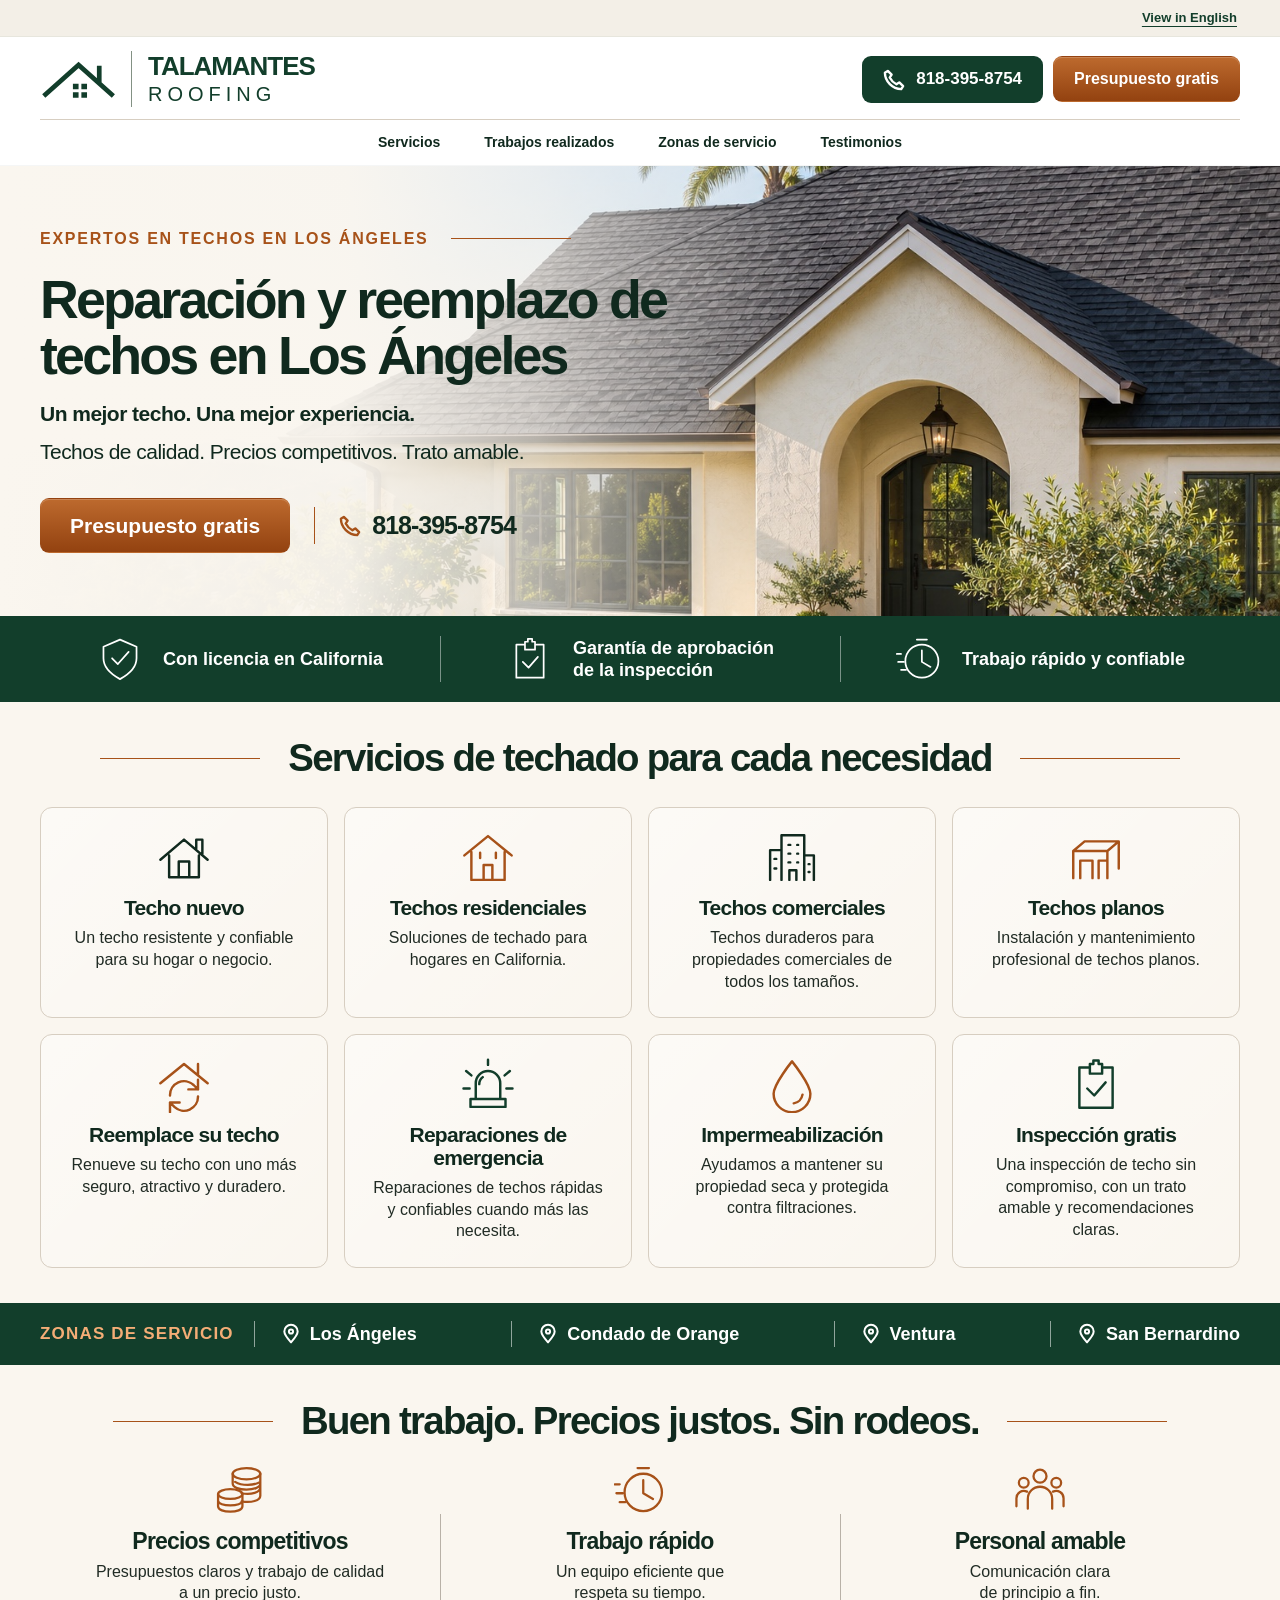
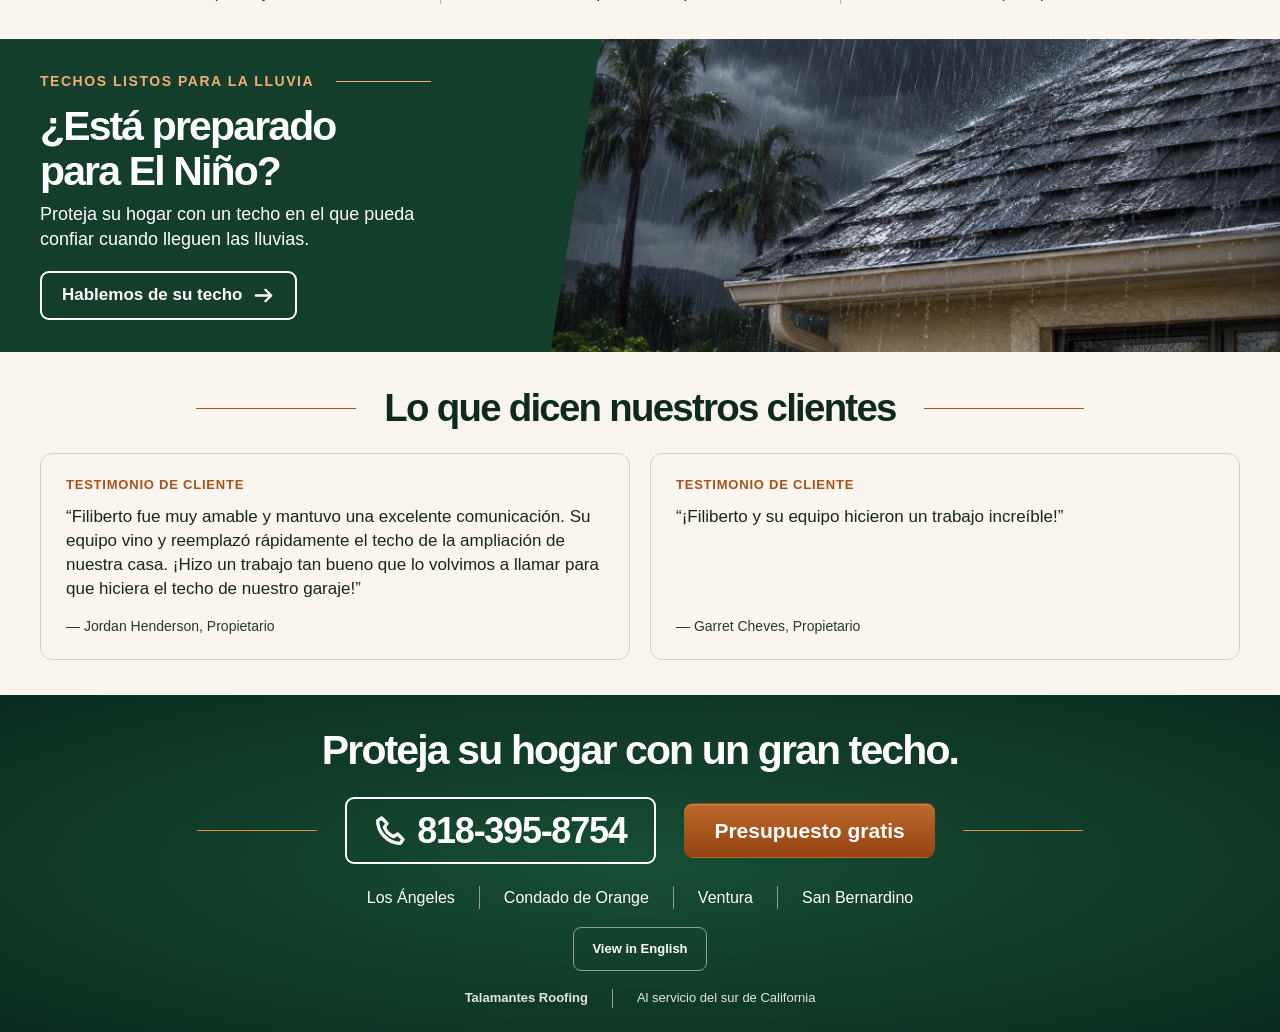
==== es/index.html @ ae993339 "Publish crawlable Spanish pages with reciprocal language links" ====
<!doctype html>
<html lang="es">
<head>
  <meta charset="utf-8">
  <meta name="viewport" content="width=device-width, initial-scale=1">
  <meta name="description" content="Talamantes Roofing ofrece reparación y reemplazo de techos, además de techado residencial y comercial en Los Ángeles. Llame al 818-395-8754 para un presupuesto gratis.">
  <meta name="theme-color" content="#123e2b">
  <title>Contratista de techos en Los Ángeles | Talamantes Roofing</title>
  <link rel="canonical" href="https://talamantes-roofing.vercel.app/es/">
  <link rel="alternate" hreflang="en" href="https://talamantes-roofing.vercel.app/">
  <link rel="alternate" hreflang="es" href="https://talamantes-roofing.vercel.app/es/">
  <link rel="alternate" hreflang="x-default" href="https://talamantes-roofing.vercel.app/">
  <link rel="icon" href="../assets/favicon.svg" type="image/svg+xml">
  <link rel="stylesheet" href="../styles.css">
  <script src="../script.js" defer></script>
</head>
<body>
  <a class="skip-link" href="#main">Saltar al contenido</a>
  <svg class="icon-definitions" xmlns="http://www.w3.org/2000/svg" aria-hidden="true"><defs>
    <symbol id="roof" viewbox="0 0 64 64"><path d="M5 34 32 11l27 23M15 29v25h34V29M26 54V36h12v18M46 21V11h7v16"/></symbol>
    <symbol id="home" viewbox="0 0 64 64"><path d="M5 29 32 7l27 22M13 25v32h38V25M27 57V40h10v17M23 26v6m18-6v6"/></symbol>
    <symbol id="building" viewbox="0 0 64 64"><path d="M20 57V6h26v51M7 57V23h13M46 29h11v28M28 17h2m8 0h1M28 27h2m8 0h1M28 37h2m8 0h1M29 57V46h8v11M12 33h2m-2 11h2m37-5h1m-1 9h1"/></symbol>
    <symbol id="flat" viewbox="0 0 64 64"><path d="m6 24 13-11h39L45 24H6v31m0-31h39v31M58 13v31M14 55V35h14v20M35 55V35h10"/></symbol>
    <symbol id="replace" viewbox="0 0 64 64"><path d="M5 30 32 8l27 22M48 20V8M16 44a16 16 0 0 1 27-12l5 5m0-11v11H37M48 45a16 16 0 0 1-27 12l-5-5m0 11V52h11"/></symbol>
    <symbol id="emergency" viewbox="0 0 64 64"><path d="M18 48V30a14 14 0 0 1 28 0v18M12 48h40v9H12zM32 3v6M7 16l6 5M57 16l-6 5M4 36h7m42 0h7M22 31a10 10 0 0 1 4-8"/></symbol>
    <symbol id="drop" viewbox="0 0 64 64"><path d="M32 5S11 31 11 42a21 21 0 0 0 42 0C53 31 32 5 32 5ZM44 43a12 12 0 0 1-10 10"/></symbol>
    <symbol id="clipboard" viewbox="0 0 64 64"><path d="M23 12H13v46h38V12H41M26 8h3V4h6v4h4v11H25V8zM22 36l8 8 13-15"/></symbol>
    <symbol id="shield" viewbox="0 0 64 64"><path d="m32 5 23 10v16c0 14-12 23-23 29C21 54 9 45 9 31V15zM21 31l8 8 15-17"/></symbol>
    <symbol id="clock" viewbox="0 0 64 64"><circle cx="36" cy="35" r="23"/><path d="M36 20v16l12 7M29 5h14M7 25H1m10 11H3m11 11H7"/></symbol>
    <symbol id="coins" viewbox="0 0 64 64"><ellipse cx="40" cy="12" rx="17" ry="7"/><path d="M23 12v12c0 10 34 10 34 0V12M26 22c8 5 23 5 31 0M34 36c12 2 23-1 23-7v-5M34 46c12 2 23-1 23-7V29"/><ellipse cx="20" cy="37" rx="15" ry="6"/><path d="M5 37v15c0 9 30 9 30 0V37M5 45c0 8 30 8 30 0"/></symbol>
    <symbol id="people" viewbox="0 0 64 64"><circle cx="32" cy="15" r="8"/><circle cx="12" cy="23" r="6"/><circle cx="52" cy="23" r="6"/><path d="M17 55V43a15 15 0 0 1 30 0v12M3 52V42a9 9 0 0 1 13-8m45 18V42a9 9 0 0 0-13-8"/></symbol>
    <symbol id="pin" viewbox="0 0 24 24"><path d="M12 22S4 13 4 9a8 8 0 1 1 16 0c0 4-8 13-8 13Z"/><circle cx="12" cy="9" r="2.5"/></symbol>
    <symbol id="phone" viewbox="0 0 24 24"><path d="m5 3 4 4-2 3c2 4 3 5 7 7l3-2 4 4-2 3C10 22 2 14 2 5z"/></symbol>
    <symbol id="arrow" viewbox="0 0 24 24"><path d="M4 12h16m-6-6 6 6-6 6"/></symbol>
  </defs></svg>

  <header class="site-header">
    <div class="language-bar"><div class="wrap"><a class="language-toggle" href="../" data-language-toggle lang="en" hreflang="en" aria-label="View this page in English">View in English</a></div></div>
    <div class="header-inner wrap">
      <a class="brand" href="#top" aria-label="Inicio de Talamantes Roofing">
        <svg class="brand-mark" viewbox="0 0 84 52" aria-hidden="true"><path d="m4 44 37-33 37 33M63 31V12" fill="none" stroke="currentColor" stroke-width="5"/><path d="M35 31h6v6h-6zm9 0h6v6h-6zm-9 9h6v6h-6zm9 0h6v6h-6z" fill="currentColor"/></svg>
        <span class="brand-words"><strong>Talamantes</strong><span>Roofing</span></span>
      </a>
      <nav class="desktop-nav" aria-label="Navegación principal"><a href="#services">Servicios</a><a href="past-work.html">Trabajos realizados</a><a href="#areas">Zonas de servicio</a><a href="#testimonials">Testimonios</a></nav>
      <div class="header-actions"><a class="button button-green header-phone" href="tel:+18183958754"><svg class="icon" aria-hidden="true"><use href="#phone"/></svg>818-395-8754</a><button class="button button-copper header-estimate" data-estimate>Presupuesto gratis</button><button class="menu-toggle" aria-expanded="false" aria-controls="mobile-nav" aria-label="Abrir menú"><span></span><span></span><span></span></button></div>
    </div>
    <nav id="mobile-nav" class="mobile-nav" aria-label="Navegación móvil" hidden><a href="#services">Servicios</a><a href="past-work.html">Trabajos realizados</a><a href="#areas">Zonas de servicio</a><a href="#testimonials">Testimonios</a><button class="button button-copper" data-estimate>Presupuesto gratis</button></nav>
  </header>

  <main id="main">
    <section class="hero" id="top" aria-labelledby="hero-title">
      <div class="wrap hero-inner"><div class="hero-copy"><p class="eyebrow">Expertos en techos en Los Ángeles <span></span></p><h1 id="hero-title">Reparación y reemplazo de techos en Los Ángeles</h1><p class="hero-tagline">Un mejor techo. Una mejor experiencia.</p><p class="hero-description">Techos de calidad. Precios competitivos. Trato amable.</p><div class="hero-actions"><button class="button button-copper button-large" data-estimate>Presupuesto gratis</button><a class="hero-phone" href="tel:+18183958754"><svg class="icon" aria-hidden="true"><use href="#phone"/></svg>818-395-8754</a></div></div></div>
    </section>

    <div class="trust-strip"><div class="wrap trust-grid"><div><svg class="icon" aria-hidden="true"><use href="#shield"/></svg><span>Con licencia en California</span></div><div><svg class="icon" aria-hidden="true"><use href="#clipboard"/></svg><span>Garantía de aprobación<br class="desktop-break"> de la inspección</span></div><div><svg class="icon" aria-hidden="true"><use href="#clock"/></svg><span>Trabajo rápido y confiable</span></div></div></div>

    <section class="services section-pad" id="services" aria-labelledby="services-title"><div class="wrap"><h2 class="ruled-heading" id="services-title">Servicios de techado para cada necesidad</h2><div class="service-grid">
      <article class="service-card"><svg class="service-icon" aria-hidden="true"><use href="#roof"/></svg><h3>Techo nuevo</h3><p>Un techo resistente y confiable para su hogar o negocio.</p></article>
      <article class="service-card"><svg class="service-icon" aria-hidden="true"><use href="#home"/></svg><h3>Techos residenciales</h3><p>Soluciones de techado para hogares en California.</p></article>
      <article class="service-card"><svg class="service-icon" aria-hidden="true"><use href="#building"/></svg><h3>Techos comerciales</h3><p>Techos duraderos para propiedades comerciales de todos los tamaños.</p></article>
      <article class="service-card"><svg class="service-icon" aria-hidden="true"><use href="#flat"/></svg><h3>Techos planos</h3><p>Instalación y mantenimiento profesional de techos planos.</p></article>
      <article class="service-card"><svg class="service-icon" aria-hidden="true"><use href="#replace"/></svg><h3>Reemplace su techo</h3><p>Renueve su techo con uno más seguro, atractivo y duradero.</p></article>
      <article class="service-card"><svg class="service-icon" aria-hidden="true"><use href="#emergency"/></svg><h3>Reparaciones de emergencia</h3><p>Reparaciones de techos rápidas y confiables cuando más las necesita.</p></article>
      <article class="service-card"><svg class="service-icon" aria-hidden="true"><use href="#drop"/></svg><h3>Impermeabilización</h3><p>Ayudamos a mantener su propiedad seca y protegida contra filtraciones.</p></article>
      <article class="service-card"><svg class="service-icon" aria-hidden="true"><use href="#clipboard"/></svg><h3>Inspección gratis</h3><p>Una inspección de techo sin compromiso, con un trato amable y recomendaciones claras.</p></article>
    </div></div></section>

    <section class="areas" id="areas" aria-labelledby="areas-title"><div class="wrap areas-inner"><h2 id="areas-title">Zonas de servicio</h2><ul><li><svg class="icon" aria-hidden="true"><use href="#pin"/></svg>Los Ángeles</li><li><svg class="icon" aria-hidden="true"><use href="#pin"/></svg>Condado de Orange</li><li><svg class="icon" aria-hidden="true"><use href="#pin"/></svg>Ventura</li><li><svg class="icon" aria-hidden="true"><use href="#pin"/></svg>San Bernardino</li></ul></div></section>

    <section class="benefits section-pad" aria-labelledby="benefits-title"><div class="wrap"><h2 class="ruled-heading" id="benefits-title">Buen trabajo. Precios justos. Sin rodeos.</h2><div class="benefit-grid"><article><svg class="service-icon" aria-hidden="true"><use href="#coins"/></svg><h3>Precios competitivos</h3><p>Presupuestos claros y trabajo de calidad<br>a un precio justo.</p></article><article><svg class="service-icon" aria-hidden="true"><use href="#clock"/></svg><h3>Trabajo rápido</h3><p>Un equipo eficiente que<br>respeta su tiempo.</p></article><article><svg class="service-icon" aria-hidden="true"><use href="#people"/></svg><h3>Personal amable</h3><p>Comunicación clara<br>de principio a fin.</p></article></div></div></section>

    <section class="storm" aria-labelledby="storm-title"><div class="wrap storm-inner"><div class="storm-copy"><p class="eyebrow">Techos listos para la lluvia <span></span></p><h2 id="storm-title">¿Está preparado<br>para El Niño?</h2><p>Proteja su hogar con un techo en el que pueda confiar cuando lleguen las lluvias.</p><button class="button button-outline" data-estimate>Hablemos de su techo <svg class="icon" aria-hidden="true"><use href="#arrow"/></svg></button></div></div></section>

    <section class="testimonials section-pad" id="testimonials" aria-labelledby="testimonials-title"><div class="wrap"><h2 class="ruled-heading" id="testimonials-title">Lo que dicen nuestros clientes</h2><div class="testimonial-grid"><figure class="review featured-review"><p class="review-label">Testimonio de cliente</p><blockquote>“Filiberto fue muy amable y mantuvo una excelente comunicación. Su equipo vino y reemplazó rápidamente el techo de la ampliación de nuestra casa. ¡Hizo un trabajo tan bueno que lo volvimos a llamar para que hiciera el techo de nuestro garaje!”</blockquote><figcaption>— Jordan Henderson, Propietario</figcaption></figure><figure class="review"><p class="review-label">Testimonio de cliente</p><blockquote>“¡Filiberto y su equipo hicieron un trabajo increíble!”</blockquote><figcaption>— Garret Cheves, Propietario</figcaption></figure></div></div></section>
  </main>

  <footer class="site-footer" id="contact"><div class="wrap"><h2>Proteja su hogar con un gran techo.</h2><div class="footer-actions"><a class="button button-outline footer-phone" href="tel:+18183958754"><svg class="icon" aria-hidden="true"><use href="#phone"/></svg>818-395-8754</a><button class="button button-copper button-large" data-estimate>Presupuesto gratis</button></div><ul class="footer-areas"><li>Los Ángeles</li><li>Condado de Orange</li><li>Ventura</li><li>San Bernardino</li></ul><div class="footer-language"><a class="language-toggle" href="../" data-language-toggle lang="en" hreflang="en" aria-label="View this page in English">View in English</a></div><p class="footer-note"><strong>Talamantes Roofing</strong><span>Al servicio del sur de California</span></p></div></footer>


  <dialog id="estimate-dialog" aria-labelledby="estimate-title" aria-describedby="estimate-description"><button class="dialog-close" aria-label="Cerrar panel de presupuesto" autofocus>×</button><svg class="service-icon" aria-hidden="true"><use href="#roof"/></svg><p class="eyebrow">Hablemos de su techo</p><h2 id="estimate-title">Su presupuesto gratis comienza aquí.</h2><p id="estimate-description">Llame a Talamantes Roofing para contarnos sobre su proyecto y coordinar un presupuesto o una inspección de techo gratis.</p><a class="button button-green button-large" href="tel:+18183958754"><svg class="icon" aria-hidden="true"><use href="#phone"/></svg>Llame al 818-395-8754</a><p class="dialog-areas">Atendemos Los Ángeles, el condado de Orange, Ventura y San Bernardino.</p></dialog>
</body>
</html>
---- styles.css ----
:root {
  --green:#123e2b;
  --green-dark:#0a2c1e;
  --ink:#10291e;
  --cream:#faf6ef;
  --copper:#a75219;
  --copper-light:#c47132;
  --line:#d7cec1;
  --white:#fff;
  --wrap:1240px}

* {
  box-sizing:border-box}
html {
  scroll-behavior:smooth;
  scroll-padding-top:110px}
body {
  margin:0;
  background:var(--cream);
  color:var(--ink);
  font-family:"Avenir Next",Avenir,"Segoe UI",Arial,sans-serif;
  font-size:16px;
  line-height:1.45}
button,a {
  -webkit-tap-highlight-color:transparent}
button {
  font:inherit;
  cursor:pointer}
a {
  color:inherit;
  text-decoration:none}
button,a {
  touch-action:manipulation}
a:focus-visible,button:focus-visible {
  outline:3px solid #db8a40;
  outline-offset:5px}
button:disabled {
  cursor:default}
h1,h2,h3,p,figure {
  margin:0}
h1,h2,h3 {
  font-weight:700;
  line-height:1.1;
  letter-spacing:-.045em}
h2 {
  font-size:clamp(26px,3vw,40px)}
h3 {
  font-size:21px;
  letter-spacing:-.035em}
.wrap {
  width:min(var(--wrap),calc(100% - 80px));
  margin:auto}
.icon-definitions {
  position:absolute;
  width:0;
  height:0;
  overflow:hidden}
.icon,.service-icon {
  fill:none;
  stroke:currentColor;
  stroke-width:2.5;
  stroke-linecap:round;
  stroke-linejoin:round;
  flex-shrink:0}
.icon {
  width:23px;
  height:23px}
.service-icon {
  width:56px;
  height:56px;
  stroke-width:2.8}
.skip-link {
  position:fixed;
  top:-100px;
  left:20px;
  padding:12px 20px;
  background:var(--green);
  color:#fff;
  z-index:99}
.skip-link:focus {
  top:10px}
.button {
  display:inline-flex;
  align-items:center;
  justify-content:center;
  gap:10px;
  min-height:46px;
  border:1px solid transparent;
  border-radius:9px;
  padding:11px 20px;
  font-weight:700;
  font-size:16px;
  line-height:1.2;
  white-space:nowrap;
  transition:background .18s,transform .18s,box-shadow .18s}
.button:hover {
  transform:translateY(-2px);
  box-shadow:0 5px 15px #10291e1a}
.button-green {
  background:var(--green);
  color:#fff}
.button-green:hover {
  background:var(--green-dark)}
.button-copper {
  background:linear-gradient(180deg,#bd6a2e,#934210);
  color:#fff;
  box-shadow:inset 0 1px 0 #ffffff30}
.button-copper:hover {
  background:#91420f}
.button-large {
  font-size:21px;
  padding:14px 29px}
.button-outline {
  border:2px solid #fff;
  color:#fff;
  background:transparent}
.button-outline:hover {
  background:#ffffff12}
.site-header {
  background:#fff;
  position:sticky;
  top:0;
  z-index:20;
  border-bottom:1px solid #12291e0a}
.header-inner {
  display:flex;
  align-items:center;
  justify-content:space-between;
  gap:24px;
  min-height:92px}
.brand {
  display:flex;
  align-items:center;
  gap:16px;
  flex-shrink:0;
  color:var(--green)}
.brand-mark {
  width:92px;
  height:56px;
  padding-right:12px;
  border-right:1px solid #839184}
.brand-words {
  display:flex;
  flex-direction:column;
  text-transform:uppercase;
  line-height:1.03}
.brand-words strong {
  font-size:26px;
  letter-spacing:-.04em;
  font-weight:700}
.brand-words>span {
  font-size:20px;
  letter-spacing:.25em;
  margin-top:4px}
.desktop-nav {
  display:flex;
  gap:25px;
  font-size:14px;
  font-weight:650}
.desktop-nav a {
  padding:12px 0}
.desktop-nav a:hover {
  color:var(--copper)}
.header-actions {
  display:flex;
  gap:10px;
  align-items:center}
.header-phone {
  font-size:17px}
.menu-toggle {
  display:none}
.mobile-nav[hidden] {
  display:none}
.hero {
  position:relative;
  background-image:linear-gradient(90deg,#faf6efff 0%,#faf6eff5 27%,#faf6efb0 42%,#faf6ef00 64%),url('assets/roof-hero.jpg');
  background-size:cover;
  background-position:center,center 53%}
.hero-inner {
  min-height:450px;
  display:flex;
  align-items:center;
  padding-top:48px;
  padding-bottom:50px}
.hero-copy {
  max-width:730px}
.eyebrow {
  display:flex;
  align-items:center;
  gap:22px;
  text-transform:uppercase;
  color:var(--copper);
  font-size:16px;
  font-weight:700;
  letter-spacing:.11em}
.eyebrow span {
  width:120px;
  height:1px;
  background:currentColor}
.hero h1 {
  font-size:clamp(42px,4.6vw,66px);
  line-height:1.04;
  letter-spacing:-.052em;
  margin:22px 0 15px}
.hero-description {
  font-size:21px;
  letter-spacing:-.025em}
.hero-tagline {
  margin-bottom:8px;
  font-size:21px;
  font-weight:650;
  letter-spacing:-.025em}
.hero-actions {
  display:flex;
  align-items:center;
  gap:24px;
  margin-top:30px}
.hero-phone {
  display:inline-flex;
  align-items:center;
  gap:10px;
  padding-left:24px;
  border-left:1px solid var(--copper);
  font-size:25px;
  font-weight:700;
  letter-spacing:-.04em}
.hero-phone .icon {
  color:var(--copper)}
.trust-strip,.areas {
  background:var(--green);
  color:#fff}
.trust-grid {
  display:grid;
  grid-template-columns:repeat(3,1fr);
  padding:20px 0}
.trust-grid>div {
  display:flex;
  align-items:center;
  justify-content:center;
  gap:20px;
  font-size:18px;
  font-weight:700;
  line-height:1.25;
  padding:0 22px}
.trust-grid>div+div {
  border-left:1px solid #ffffff70}
.trust-grid .icon {
  width:46px;
  height:46px;
  stroke-width:2.4}
.section-pad {
  padding:35px 0}
.ruled-heading {
  display:flex;
  align-items:center;
  justify-content:center;
  gap:28px;
  text-align:center;
  margin-bottom:28px}
.ruled-heading:before,.ruled-heading:after {
  content:"";
  height:1px;
  background:var(--copper);
  flex:1;
  max-width:160px;
  min-width:24px}
.service-grid {
  display:grid;
  grid-template-columns:repeat(4,minmax(0,1fr));
  gap:16px}
.service-card {
  border:1px solid var(--line);
  border-radius:12px;
  text-align:center;
  padding:22px 20px 25px;
  display:flex;
  flex-direction:column;
  align-items:center;
  background:linear-gradient(135deg,#fff7,#fff0)}
.service-card .service-icon {
  margin-bottom:10px}
.service-card:nth-child(2n) .service-icon,.service-card:nth-child(5) .service-icon,.service-card:nth-child(7) .service-icon {
  color:var(--copper)}
.service-card:nth-child(6) .service-icon,.service-card:nth-child(8) .service-icon {
  color:var(--green)}
.service-card h3 {
  margin-bottom:8px}
.service-card p {
  max-width:235px;
  font-size:16px;
  line-height:1.35;
  color:#202b24}
.areas-inner {
  display:flex;
  align-items:center;
  gap:30px;
  padding-top:18px;
  padding-bottom:18px}
.areas h2 {
  font-size:20px;
  letter-spacing:.07em;
  text-transform:uppercase;
  color:#f4ad76;
  flex-shrink:0}
.areas ul {
  list-style:none;
  display:flex;
  align-items:center;
  justify-content:space-between;
  gap:20px;
  width:100%;
  padding:0;
  margin:0}
.areas li {
  display:flex;
  align-items:center;
  gap:9px;
  font-size:18px;
  font-weight:700;
  border-left:1px solid #fff8;
  padding-left:26px;
  white-space:nowrap}
.areas .icon {
  width:20px;
  height:24px;
  stroke-width:2.4}
.benefits .ruled-heading {
  margin-bottom:22px}
.benefit-grid {
  display:grid;
  grid-template-columns:repeat(3,1fr);
  text-align:center}
.benefit-grid article {
  position:relative;
  padding:0 25px}
.benefit-grid article+article:before {
  content:"";
  position:absolute;
  left:0;
  bottom:0;
  height:90px;
  width:1px;
  background:#b8b1a7}
.benefit-grid .service-icon {
  color:var(--copper);
  width:52px;
  height:52px;
  margin-bottom:6px}
.benefit-grid h3 {
  font-size:23px;
  margin-bottom:7px}
.benefit-grid p {
  color:#202b24;
  line-height:1.35}
.storm {
  background:var(--green);
  position:relative;
  overflow:hidden}
.storm:after {
  content:"";
  position:absolute;
  inset:0 0 0 43%;
  background-image:url('assets/roof-storm.jpg');
  background-size:cover;
  background-position:center 50%;
  clip-path:polygon(7% 0,100% 0,100% 100%,0 100%)}
.storm-inner {
  position:relative;
  z-index:1;
  padding-top:32px;
  padding-bottom:32px;
  min-height:300px}
.storm-copy {
  max-width:44%;
  color:#fff}
.storm .eyebrow {
  color:#f4ad76;
  font-size:14px}
.storm .eyebrow span {
  width:95px}
.storm h2 {
  font-size:clamp(30px,3.2vw,44px);
  margin:13px 0 8px}
.storm-copy>p:not(.eyebrow) {
  font-size:18px;
  line-height:1.35;
  max-width:400px}
.storm .button {
  margin-top:20px;
  font-size:17px}
.testimonials .ruled-heading {
  margin-bottom:24px}
.testimonial-grid {
  display:grid;
  grid-template-columns:repeat(2,minmax(0,1fr));
  gap:20px}
.review {
  border:1px solid var(--line);
  border-radius:12px;
  padding:22px 25px;
  display:flex;
  flex-direction:column;
  align-items:flex-start}
.review-label {
  font-size:13px;
  letter-spacing:.06em;
  text-transform:uppercase;
  color:var(--copper);
  font-weight:700;
  margin-bottom:10px}
.review blockquote {
  margin:0 0 16px;
  font-size:17px;
  line-height:1.4;
  font-weight:500;
  color:#17251c}
.review figcaption {
  margin-top:auto;
  font-size:14px;
  color:#27372d}
.site-footer {
  background:radial-gradient(ellipse at 50% 50%,#174d35,var(--green-dark));
  color:#fff;
  text-align:center;
  padding:33px 0 24px}
.site-footer h2 {
  font-size:clamp(29px,3.2vw,44px)}
.footer-actions {
  display:flex;
  align-items:center;
  justify-content:center;
  gap:28px;
  margin:24px 0 22px}
.footer-actions:before,.footer-actions:after {
  content:"";
  height:1px;
  width:120px;
  background:#db8a40}
.footer-phone {
  font-size:36px;
  font-weight:700;
  letter-spacing:-.035em;
  padding:10px 28px}
.footer-phone .icon {
  width:32px;
  height:32px}
.footer-areas {
  list-style:none;
  display:flex;
  justify-content:center;
  padding:0;
  margin:0 0 22px;
  gap:0}
.footer-areas li {
  padding:0 24px}
.footer-areas li+li {
  border-left:1px solid #ffffff80}
.footer-note {
  display:flex;
  justify-content:center;
  gap:24px;
  font-size:13px;
  color:#ffffffe0}
.footer-note span {
  border-left:1px solid #fff8;
  padding-left:24px}
.mobile-nav {
  padding:10px 24px 22px;
  border-top:1px solid var(--line);
  background:#fff}
.mobile-nav>a {
  display:block;
  padding:12px 0;
  font-weight:650}
dialog {
  color:var(--ink);
  background:var(--cream);
  border:1px solid var(--line);
  border-radius:18px;
  padding:42px;
  width:min(540px,calc(100% - 32px));
  max-height:calc(100dvh - 40px);
  overflow:auto;
  box-shadow:0 25px 100px #0004}
dialog::backdrop {
  background:#061d15b8;
  backdrop-filter:blur(4px)}
.dialog-close {
  position:absolute;
  right:16px;
  top:12px;
  width:44px;
  height:44px;
  font-size:30px;
  border:0;
  background:transparent;
  color:var(--green);
  border-radius:50%}
.dialog-close:hover {
  background:#123e2b10}
dialog>.service-icon {
  width:52px;
  height:52px;
  margin-bottom:18px}
dialog .eyebrow {
  font-size:12px}
dialog h2 {
  font-size:36px;
  margin:12px 0 16px}
dialog p {
  line-height:1.55}
dialog .button {
  width:100%;
  margin-top:25px}
.dialog-areas {
  margin-top:20px;
  font-size:13px;
  color:#526357}
body.modal-open {
  overflow:hidden}

@media(min-width:1500px) {
  .hero {
  background-position:center,center 57%}
}

@media(max-width:1180px) {
  .wrap {
  width:calc(100% - 48px)}
.header-inner {
  gap:16px}
.brand-mark {
  width:70px}
.brand-words strong {
  font-size:23px}
.brand-words>span {
  font-size:17px}
.desktop-nav {
  gap:18px;
  font-size:13px}
.header-phone {
  padding:10px 13px;
  font-size:15px}
.header-estimate {
  font-size:14px;
  padding:12px 16px}
.areas-inner {
  gap:20px}
.areas li {
  padding-left:18px;
  font-size:16px}
.areas ul {
  gap:14px}
.areas h2 {
  font-size:17px}
.service-card {
  padding:20px 12px}
.service-card h3 {
  font-size:19px}
.storm-copy {
  max-width:45%}
}

@media(max-width:1000px) {
  .desktop-nav {
  display:none}
.menu-toggle {
  width:44px;
  height:44px;
  display:flex;
  flex-direction:column;
  align-items:center;
  justify-content:center;
  gap:5px;
  border:1px solid var(--line);
  background:#fff;
  border-radius:8px}
.menu-toggle span {
  display:block;
  height:2px;
  width:20px;
  background:var(--green)}
.hero-inner {
  min-height:410px}
.hero h1 {
  font-size:54px}
.hero-description {
  font-size:18px}
.hero-copy {
  max-width:610px}
.hero {
  background-image:linear-gradient(90deg,#faf6efff 0%,#faf6eff0 38%,#faf6ef30 75%),url('assets/roof-hero.jpg')}
.trust-grid>div {
  font-size:15px;
  gap:12px;
  padding:0 15px}
.trust-grid .icon {
  width:38px;
  height:38px}
.areas-inner {
  flex-direction:column;
  gap:12px}
.areas li:first-child {
  border-left:0;
  padding-left:0}
.areas ul {
  justify-content:center;
  gap:24px}
.service-grid {
  gap:12px}
.service-card p {
  font-size:14px}
.service-card h3 {
  font-size:18px}
.ruled-heading {
  gap:18px}
.testimonial-grid {
  grid-template-columns:repeat(2,minmax(0,1fr));
  gap:12px}
.review {
  padding:20px 17px}
.review blockquote {
  font-size:15px}
.footer-actions:before,.footer-actions:after {
  width:60px}
}

@media(max-width:720px) {
  html {
  scroll-padding-top:90px}
.wrap {
  width:calc(100% - 36px)}
.header-inner {
  min-height:76px;
  gap:12px}
.brand {
  gap:10px}
.brand-mark {
  width:59px;
  height:42px;
  padding-right:8px}
.brand-words strong {
  font-size:20px}
.brand-words>span {
  font-size:14px;
  letter-spacing:.27em}
.header-phone {
  display:none}
.header-estimate {
  display:none}
.hero {
  background-image:linear-gradient(180deg,#faf6ef 0%,#faf6eff5 43%,#faf6ef00 70%),url('assets/roof-hero.jpg');
  background-size:cover,auto 65%;
  background-repeat:no-repeat;
  background-position:center,70% bottom}
.hero-inner {
  min-height:620px;
  align-items:flex-start;
  padding-top:36px;
  padding-bottom:270px}
.hero-copy {
  width:100%;
  max-width:540px}
.eyebrow {
  font-size:12px;
  gap:15px}
.eyebrow span {
  width:70px}
.hero h1 {
  font-size:clamp(38px,7.7vw,54px);
  margin:18px 0 14px}
.hero-description {
  font-size:17px;
  max-width:330px}
.hero-actions {
  gap:14px;
  margin-top:24px;
  flex-wrap:wrap}
.hero-actions .button {
  font-size:18px;
  padding:14px 19px}
.hero-phone {
  font-size:20px;
  padding-left:14px;
  gap:7px}
.hero-phone .icon {
  width:19px;
  height:19px}
.trust-grid {
  padding:17px 0;
  gap:0}
.trust-grid>div {
  flex-direction:column;
  gap:9px;
  text-align:center;
  padding:0 8px;
  font-size:12px;
  line-height:1.3}
.trust-grid .icon {
  width:32px;
  height:32px}
.desktop-break {
  display:none}
.section-pad {
  padding:30px 0}
.ruled-heading {
  font-size:29px;
  gap:12px;
  line-height:1.14;
  margin-bottom:24px}
.ruled-heading:before,.ruled-heading:after {
  display:none}
.service-grid {
  grid-template-columns:repeat(2,minmax(0,1fr));
  gap:12px}
.service-card {
  padding:20px 12px;
  min-height:200px}
.service-card .service-icon {
  width:48px;
  height:48px;
  margin-bottom:13px}
.service-card h3 {
  font-size:19px;
  line-height:1.12;
  min-height:42px;
  display:flex;
  align-items:center;
  justify-content:center}
.service-card p {
  font-size:14px}
.areas-inner {
  padding-top:20px;
  padding-bottom:23px;
  gap:17px}
.areas ul {
  display:grid;
  grid-template-columns:1fr 1fr;
  gap:16px 12px;
  width:auto}
.areas li {
  font-size:15px;
  border:0;
  padding:0!important;
  gap:8px}
.areas h2 {
  font-size:17px}
.areas .icon {
  width:18px;
  height:21px}
.benefit-grid {
  gap:22px;
  grid-template-columns:1fr}
.benefit-grid article {
  padding:0 0 22px}
.benefit-grid article:last-child {
  padding-bottom:0}
.benefit-grid article+article:before {
  display:none}
.benefit-grid article:not(:last-child) {
  border-bottom:1px solid var(--line)}
.benefit-grid .service-icon {
  width:46px;
  height:46px}
.benefit-grid h3 {
  font-size:23px}
.benefit-grid p {
  font-size:16px}
.storm:after {
  inset:auto 0 0;
  height:235px;
  clip-path:none;
  background-position:center}
.storm-inner {
  padding-top:30px;
  padding-bottom:265px}
.storm-copy {
  max-width:100%}
.storm h2 {
  font-size:37px;
  margin-top:14px}
.storm .eyebrow {
  font-size:12px}
.storm-copy>p:not(.eyebrow) {
  font-size:17px;
  max-width:330px}
.storm .button {
  font-size:16px}
.testimonial-grid {
  grid-template-columns:1fr;
  gap:16px}
.review {
  padding:24px}
.review blockquote {
  font-size:17px}
.review-label {
  font-size:12px}
.review figcaption {
  font-size:14px}
.site-footer {
  padding:32px 0}
.site-footer h2 {
  font-size:32px}
.footer-actions {
  flex-direction:column;
  gap:15px;
  margin-top:24px}
.footer-actions:before,.footer-actions:after {
  display:none}
.footer-phone {
  font-size:29px;
  padding:12px 23px}
.footer-phone .icon {
  width:26px;
  height:26px}
.footer-actions .button-copper {
  font-size:20px}
.footer-areas {
  display:grid;
  grid-template-columns:1fr 1fr;
  gap:12px 0;
  font-size:14px}
.footer-areas li {
  padding:0 10px}
.footer-areas li+li {
  border:0}
.footer-note {
  gap:13px;
  font-size:11px}
.footer-note span {
  padding-left:13px}
dialog {
  padding:32px 24px}
dialog h2 {
  font-size:31px}
dialog .button {
  font-size:18px}
}

@media(max-width:370px) {
  .hero-actions {
  flex-direction:column;
  align-items:flex-start}
.hero-phone {
  padding-left:0;
  border-left:0}
.hero-inner {
  min-height:650px}
.brand-mark {
  width:48px}
.brand-words strong {
  font-size:18px}
.brand-words>span {
  font-size:13px}
.service-card h3 {
  font-size:17px}
.service-card {
  padding:18px 9px}
.areas li {
  font-size:14px}
}

@media(prefers-reduced-motion:reduce) {
  html {
  scroll-behavior:auto}
*,*:before,*:after {
  transition:none!important;
  animation:none!important}
}


/* The language controls are always visible, including on small screens. */
.language-bar {
  background: #f3efe7;
  border-bottom: 1px solid #123e2b0d;
}
.language-bar .wrap {
  display: flex;
  justify-content: flex-end;
}
.language-toggle {
  display: inline-flex;
  align-items: center;
  justify-content: center;
  border: 0;
  border-radius: 4px;
  padding: 8px 3px;
  min-height: 36px;
  background: transparent;
  color: var(--green);
  font-size: 13px;
  font-weight: 700;
  text-decoration: underline;
  text-underline-offset: 4px;
}
.language-toggle:hover { color: var(--copper); }
.footer-language { margin: -4px 0 18px; }
.footer-language .language-toggle {
  border: 1px solid #ffffff80;
  color: #fff;
  padding: 10px 18px;
  min-height: 44px;
  border-radius: 8px;
  text-decoration: none;
}
.footer-language .language-toggle:hover { background: #ffffff15; }
.visually-hidden {
  position: absolute;
  width: 1px;
  height: 1px;
  overflow: hidden;
  clip-path: inset(50%);
  white-space: nowrap;
}
html { scroll-padding-top: 150px; }
html[lang="es"] .hero h1 { font-size: clamp(40px, 4.2vw, 60px); }
html[lang="es"] .areas-inner { gap: 20px; }
html[lang="es"] .areas h2 { font-size: 17px; }
html[lang="es"] .service-card h3 { overflow-wrap: anywhere; }
@media (max-width: 720px) {
  html { scroll-padding-top: 130px; }
  .language-toggle { min-height: 44px; }
  html[lang="es"] .hero h1 { font-size: clamp(34px, 7.7vw, 48px); }
  html[lang="es"] .hero .eyebrow { font-size: 11px; gap: 10px; }
  html[lang="es"] .hero .eyebrow span { width: 30px; flex-shrink: 0; }
  html[lang="es"] .hero-inner { min-height: 650px; }
  html[lang="es"] .hero-actions { gap: 16px; }
  html[lang="es"] .hero-phone { border: 0; padding-left: 0; }
  html[lang="es"] .service-card h3 { font-size: 18px; }
  html[lang="es"] .trust-grid > div { font-size: 11px; }
}

/* Past Work gallery */
.desktop-nav { gap: 20px; }
.desktop-nav a { white-space: nowrap; }
.desktop-nav a[aria-current="page"], .mobile-nav a[aria-current="page"] {
  color: var(--copper);
  text-decoration: underline;
  text-underline-offset: 7px;
}
.gallery-intro { padding: 34px 0 52px; border-bottom: 1px solid var(--line); }
.back-link { display: inline-flex; gap: 8px; color: #5a6b60; font-size: 13px; margin-bottom: 30px; }
.back-link:hover { color: var(--copper); }
.gallery-intro h1 { font-size: clamp(40px, 5vw, 68px); margin: 18px 0 18px; }
.gallery-lead { font-size: 20px; max-width: 650px; color: #415448; }
.gallery-intro-actions { display: flex; gap: 18px; align-items: center; margin-top: 28px; }
.gallery-video-link { color: var(--green); }
.gallery-video-link:hover { background: #123e2b08; }
.project-photos, .project-videos { padding: 48px 0 56px; }
.gallery-section-heading { display: flex; align-items: flex-end; justify-content: space-between; gap: 30px; margin-bottom: 28px; }
.gallery-section-heading .eyebrow { font-size: 12px; margin-bottom: 12px; }
.gallery-section-heading h2 { font-size: clamp(28px, 3vw, 38px); max-width: 700px; }
.gallery-hint { font-size: 14px; color: #5a6b60; max-width: 230px; }
.photo-grid { display: grid; grid-template-columns: repeat(3, minmax(0, 1fr)); gap: 28px 24px; }
.photo-card { min-width: 0; }
.photo-card-featured { grid-column: span 2; }
.photo-open { display: block; position: relative; padding: 0; width: 100%; aspect-ratio: 4 / 5; border: 0; background: #e5e6dc; overflow: hidden; border-radius: 12px; }
.photo-card-featured .photo-open { aspect-ratio: 1.64; }
.photo-open img { display: block; width: 100%; height: 100%; object-fit: cover; transition: transform .25s; }
.photo-open:hover img { transform: scale(1.025); }
.photo-zoom { position: absolute; right: 15px; bottom: 15px; width: 38px; height: 38px; display: grid; place-items: center; border-radius: 50%; background: #faf6efed; color: var(--green); font-size: 27px; line-height: 1; }
.photo-card figcaption { display: flex; gap: 12px; padding: 14px 0 0; font-weight: 650; font-size: 16px; }
.photo-number { color: var(--copper); font-size: 12px; padding-top: 3px; font-variant-numeric: tabular-nums; }
.project-videos { background: #eee9df; border-top: 1px solid var(--line); }
.video-grid { display: grid; grid-template-columns: repeat(3, minmax(0, 1fr)); gap: 24px; }
.video-card { border-radius: 12px; background: var(--cream); overflow: hidden; border: 1px solid var(--line); }
.video-card video { display: block; width: 100%; aspect-ratio: 9 / 16; max-height: 540px; object-fit: contain; background: var(--green-dark); }
.video-copy { padding: 22px; }
.video-copy h3 { font-size: 22px; margin-bottom: 10px; }
.video-copy p { color: #415448; font-size: 15px; line-height: 1.5; }
.video-duration { display: block; color: var(--copper); font-size: 12px; font-weight: 700; margin-bottom: 9px; }
.photo-dialog { width: min(1100px, calc(100% - 32px)); max-height: calc(100dvh - 24px); padding: 16px 20px 20px; border-color: #ffffff30; background: #0c281d; color: #fff; }
.photo-dialog::backdrop { background: #03130ded; }
.photo-dialog-top { display: flex; justify-content: space-between; align-items: center; gap: 20px; min-height: 44px; margin-bottom: 8px; }
#photo-position { font-size: 14px; color: #ffffffb8; font-variant-numeric: tabular-nums; }
.photo-dialog-close { border: 0; border-radius: 6px; color: #fff; background: transparent; width: 44px; height: 44px; font-size: 30px; }
.photo-dialog-close:hover { background: #ffffff15; }
.photo-dialog figure { margin: 0; }
#enlarged-photo { display: block; width: 100%; height: min(67dvh, 760px); object-fit: contain; }
#photo-caption { font-size: 17px; text-align: center; padding: 18px 5px 8px; }
.photo-dialog-controls { display: flex; justify-content: space-between; gap: 16px; margin-top: 12px; }
.photo-dialog .button { width: auto; margin: 0; padding: 10px 18px; font-size: 14px; }
/* Keep both languages visible; give longer navigation labels their own row. */
@media (min-width: 721px) {
  .desktop-nav { display: flex; }
  .menu-toggle, .mobile-nav { display: none; }
}
@media (min-width: 721px) and (max-width: 1280px) {
  html { scroll-padding-top: 190px; }
  .header-inner {
    display: grid;
    grid-template-columns: auto 1fr;
    grid-template-areas: "brand actions" "navigation navigation";
    gap: 12px 20px;
    padding-top: 14px;
  }
  .brand { grid-area: brand; }
  .header-actions { grid-area: actions; justify-self: end; }
  .desktop-nav {
    grid-area: navigation;
    justify-content: center;
    align-items: center;
    gap: clamp(20px, 3.5vw, 44px);
    min-height: 46px;
    border-top: 1px solid var(--line);
    font-size: 14px;
  }
  .desktop-nav a { padding: 12px 0; }
}
@media (max-width: 800px) {
  .gallery-section-heading { align-items: flex-start; flex-direction: column; gap: 14px; }
  .gallery-hint { max-width: none; }
  .photo-grid { grid-template-columns: repeat(2, minmax(0, 1fr)); gap: 24px 16px; }
  .photo-card-featured .photo-open { aspect-ratio: 4 / 3; }
  .video-grid { gap: 16px; grid-template-columns: 1fr; max-width: 470px; margin: auto; }
  .video-card video { max-height: 620px; }
}
@media (max-width: 480px) {
  .gallery-intro { padding: 26px 0 34px; }
  .gallery-intro h1 { font-size: 42px; }
  .gallery-lead { font-size: 18px; }
  .gallery-intro-actions { gap: 10px; flex-wrap: wrap; }
  .gallery-intro-actions .button { font-size: 14px; padding: 12px 15px; }
  .project-photos, .project-videos { padding: 32px 0 38px; }
  .gallery-section-heading h2 { font-size: 30px; }
  .photo-card figcaption { font-size: 14px; gap: 8px; }
  .photo-zoom { width: 30px; height: 30px; right: 9px; bottom: 9px; font-size: 23px; }
  .photo-dialog { padding: 12px; }
  #enlarged-photo { height: 58dvh; }
  #photo-caption { font-size: 15px; }
}
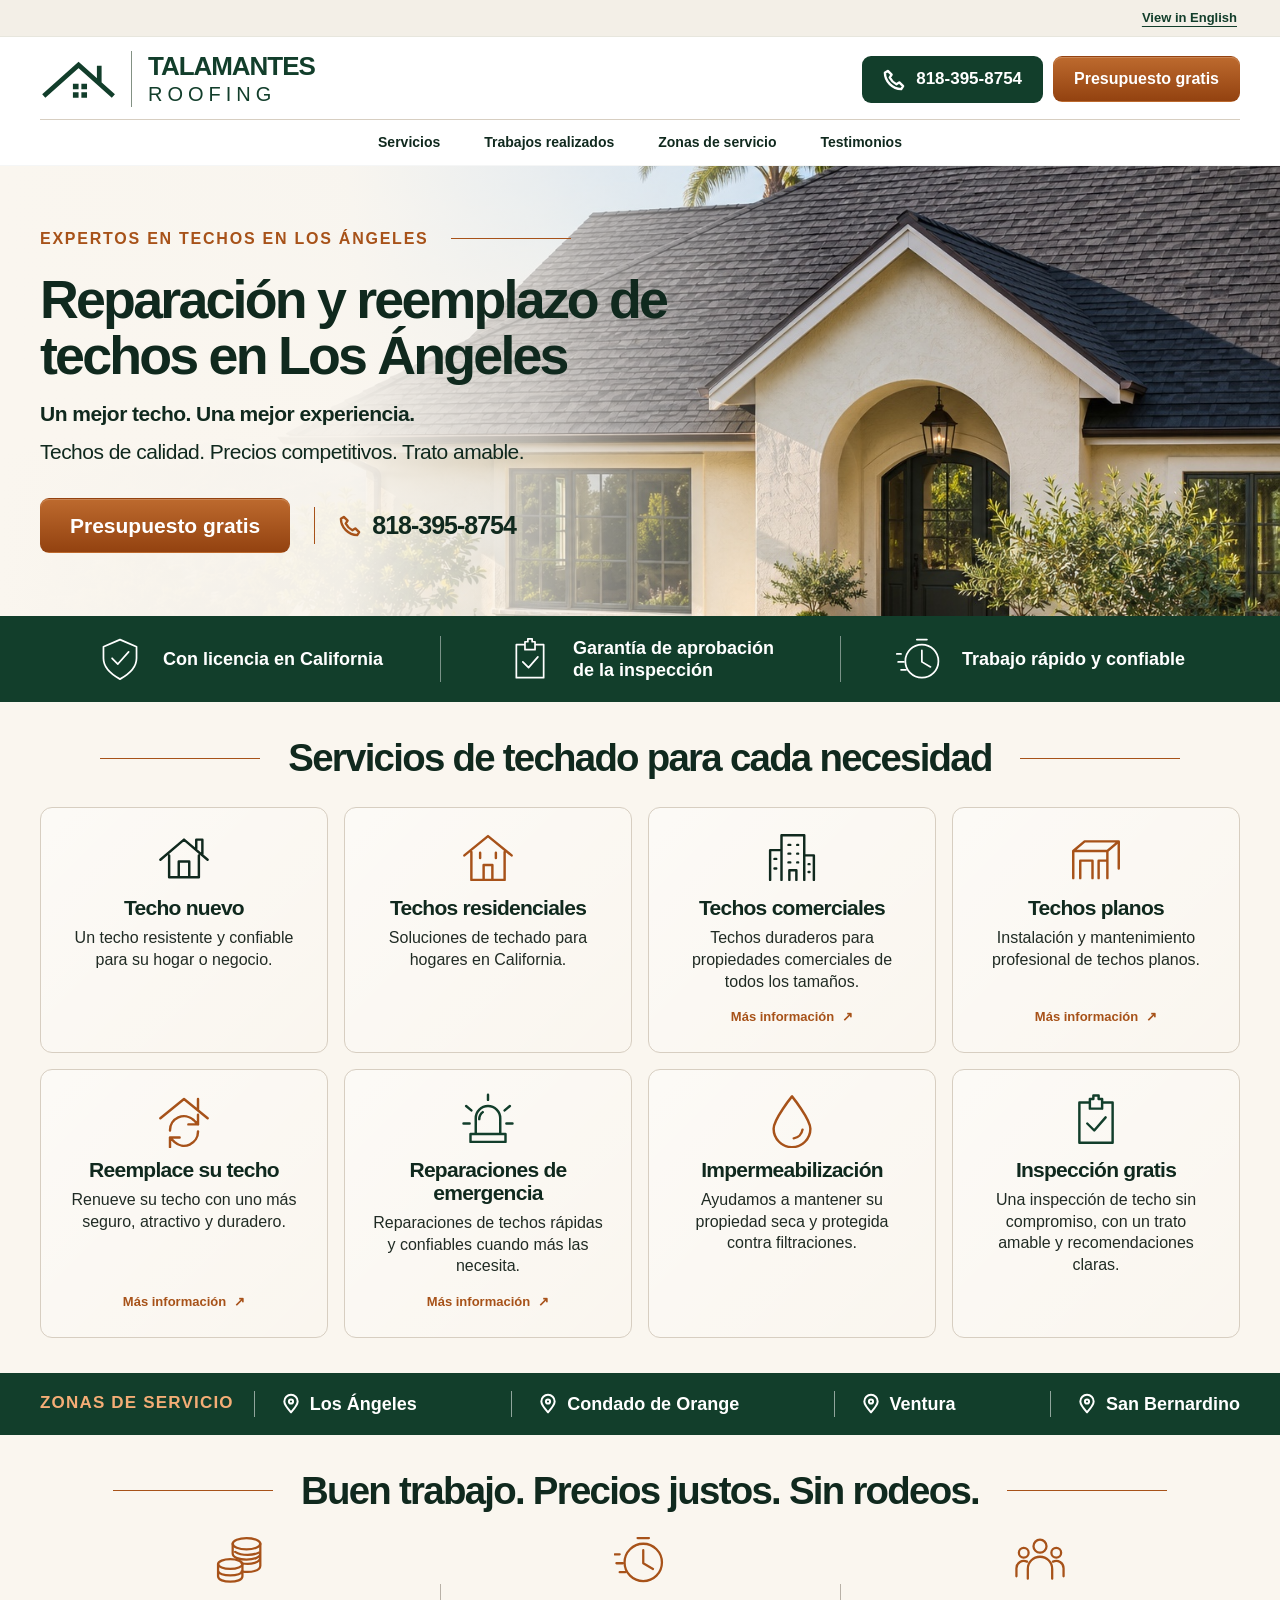
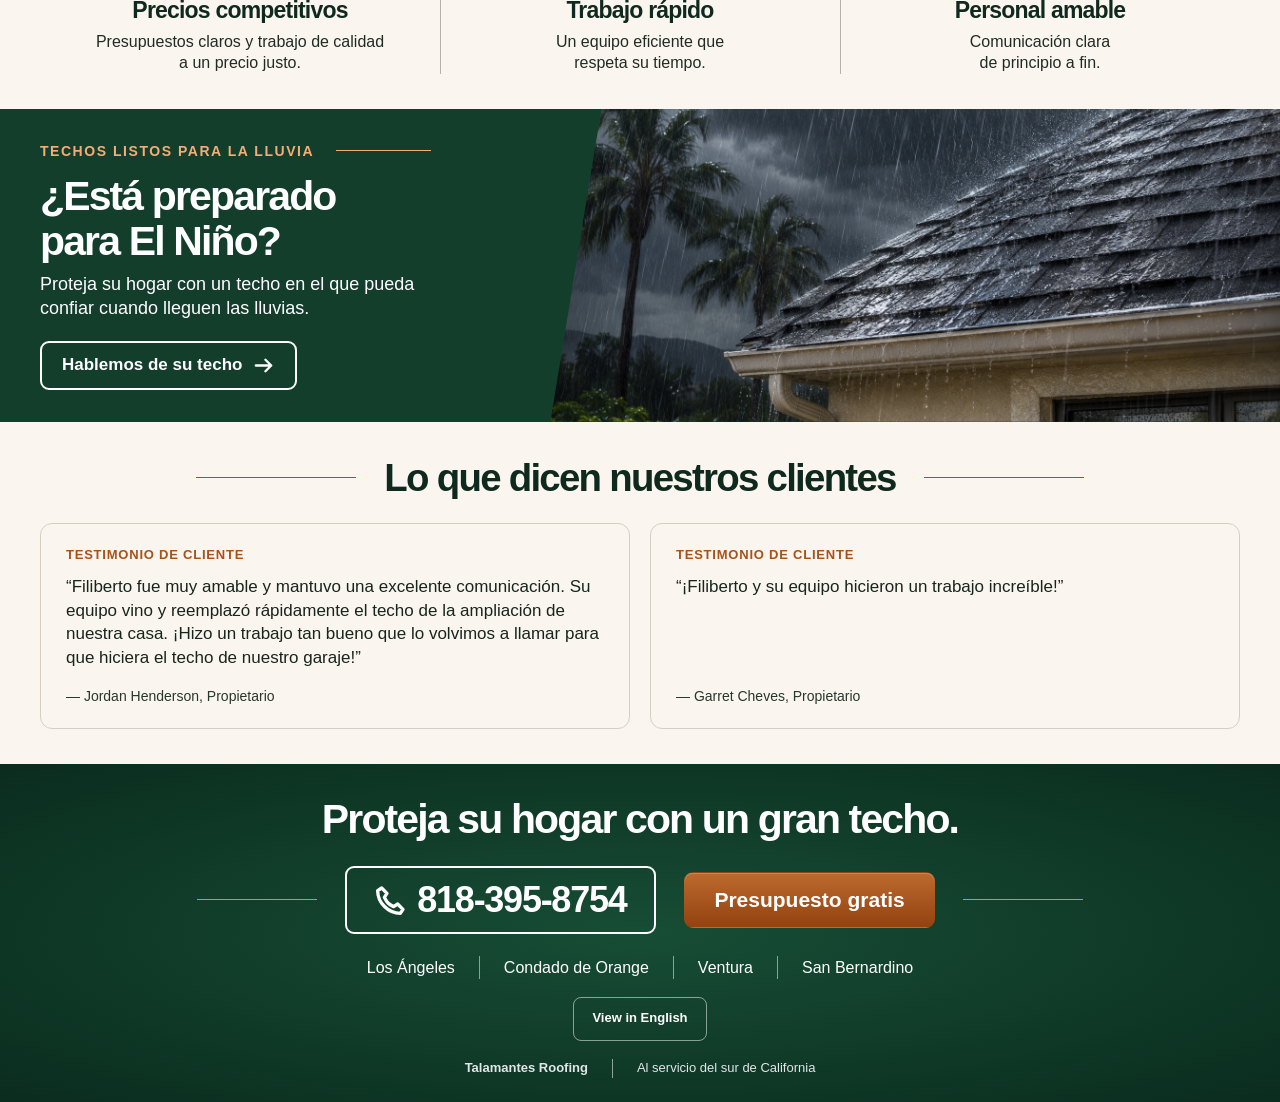
==== commit 5353cbc4: "Add bilingual Los Angeles roofing service pages with project photography" ====
--- a/es/index.html
+++ b/es/index.html
@@ -3,6 +3,7 @@
 <head>
   <meta charset="utf-8">
   <meta name="viewport" content="width=device-width, initial-scale=1">
+  <meta name="google-site-verification" content="dLWJ6cBguVOj9Tv09VyCpyEh7rrPFwbZTKCGKbrJ9j4">
   <meta name="description" content="Talamantes Roofing ofrece reparación y reemplazo de techos, además de techado residencial y comercial en Los Ángeles. Llame al 818-395-8754 para un presupuesto gratis.">
   <meta name="theme-color" content="#123e2b">
   <title>Contratista de techos en Los Ángeles | Talamantes Roofing</title>
@@ -57,10 +58,10 @@
     <section class="services section-pad" id="services" aria-labelledby="services-title"><div class="wrap"><h2 class="ruled-heading" id="services-title">Servicios de techado para cada necesidad</h2><div class="service-grid">
       <article class="service-card"><svg class="service-icon" aria-hidden="true"><use href="#roof"/></svg><h3>Techo nuevo</h3><p>Un techo resistente y confiable para su hogar o negocio.</p></article>
       <article class="service-card"><svg class="service-icon" aria-hidden="true"><use href="#home"/></svg><h3>Techos residenciales</h3><p>Soluciones de techado para hogares en California.</p></article>
-      <article class="service-card"><svg class="service-icon" aria-hidden="true"><use href="#building"/></svg><h3>Techos comerciales</h3><p>Techos duraderos para propiedades comerciales de todos los tamaños.</p></article>
-      <article class="service-card"><svg class="service-icon" aria-hidden="true"><use href="#flat"/></svg><h3>Techos planos</h3><p>Instalación y mantenimiento profesional de techos planos.</p></article>
-      <article class="service-card"><svg class="service-icon" aria-hidden="true"><use href="#replace"/></svg><h3>Reemplace su techo</h3><p>Renueve su techo con uno más seguro, atractivo y duradero.</p></article>
-      <article class="service-card"><svg class="service-icon" aria-hidden="true"><use href="#emergency"/></svg><h3>Reparaciones de emergencia</h3><p>Reparaciones de techos rápidas y confiables cuando más las necesita.</p></article>
+      <a class="service-card service-card-link" href="commercial-roofing.html"><svg class="service-icon" aria-hidden="true"><use href="#building"/></svg><h3>Techos comerciales</h3><p>Techos duraderos para propiedades comerciales de todos los tamaños.</p><span class="service-learn">Más información <span aria-hidden="true">↗</span></span></a>
+      <a class="service-card service-card-link" href="flat-roofing.html"><svg class="service-icon" aria-hidden="true"><use href="#flat"/></svg><h3>Techos planos</h3><p>Instalación y mantenimiento profesional de techos planos.</p><span class="service-learn">Más información <span aria-hidden="true">↗</span></span></a>
+      <a class="service-card service-card-link" href="roof-replacement.html"><svg class="service-icon" aria-hidden="true"><use href="#replace"/></svg><h3>Reemplace su techo</h3><p>Renueve su techo con uno más seguro, atractivo y duradero.</p><span class="service-learn">Más información <span aria-hidden="true">↗</span></span></a>
+      <a class="service-card service-card-link" href="roof-repair.html"><svg class="service-icon" aria-hidden="true"><use href="#emergency"/></svg><h3>Reparaciones de emergencia</h3><p>Reparaciones de techos rápidas y confiables cuando más las necesita.</p><span class="service-learn">Más información <span aria-hidden="true">↗</span></span></a>
       <article class="service-card"><svg class="service-icon" aria-hidden="true"><use href="#drop"/></svg><h3>Impermeabilización</h3><p>Ayudamos a mantener su propiedad seca y protegida contra filtraciones.</p></article>
       <article class="service-card"><svg class="service-icon" aria-hidden="true"><use href="#clipboard"/></svg><h3>Inspección gratis</h3><p>Una inspección de techo sin compromiso, con un trato amable y recomendaciones claras.</p></article>
     </div></div></section>
--- a/styles.css
+++ b/styles.css
@@ -931,6 +931,95 @@
 }
 
 /* Past Work gallery */
+.service-card-link { display:flex; flex-direction:column; align-items:center; text-decoration:none; transition:background .2s,border-color .2s; }
+.service-card-link:hover { background:#eee9df; border-color:var(--copper); }
+.service-learn { display:inline-flex; align-items:center; gap:8px; margin-top:16px; color:var(--copper); font-size:13px; font-weight:700; }
+.service-card-link p { flex:1; }
+.service-section { padding:70px 0; }
+.service-page h2 { font-size:clamp(28px,3vw,40px); line-height:1.15; }
+.service-page h3 { font-size:23px; line-height:1.2; }
+.service-hero { padding:30px 0 48px; }
+.breadcrumbs { display:flex; flex-wrap:wrap; gap:8px; margin-bottom:32px; font-size:12px; color:#526357; }
+.breadcrumbs a:hover { text-decoration:underline; }
+.service-hero-grid { display:grid; grid-template-columns:1.05fr 1fr; gap:50px; align-items:center; }
+.service-hero h1 { font-size:clamp(38px,4.25vw,60px); line-height:1.04; margin:18px 0 22px; letter-spacing:-.035em; }
+.service-hero-copy>p:not(.eyebrow) { color:#415448; font-size:17px; line-height:1.65; }
+.service-hero-copy .service-lead { font-size:22px!important; line-height:1.4!important; color:var(--green)!important; margin-bottom:14px; }
+.service-actions { display:flex; align-items:center; flex-wrap:wrap; gap:20px; margin-top:28px; }
+.service-call { display:inline-flex; gap:8px; align-items:center; font-weight:700; white-space:nowrap; }
+.service-hero-photo { margin:0; min-width:0; }
+.service-hero-photo img { width:100%; height:410px; object-fit:cover; border-radius:12px; display:block; }
+.service-hero-photo figcaption,.service-photo-grid figcaption { font-size:13px; line-height:1.5; color:#526357; margin-top:12px; }
+.service-navigation { background:var(--green); color:#fff; }
+.service-navigation .wrap { display:flex; justify-content:space-between; gap:10px; }
+.service-navigation a { padding:19px 10px; font-size:14px; font-weight:600; border-bottom:3px solid transparent; }
+.service-navigation a[aria-current] { border-bottom-color:#f4ad76; color:#f4ad76; }
+.service-navigation a:hover { background:#ffffff0d; }
+.service-section-intro { max-width:780px; margin-bottom:36px; }
+.service-section-intro .eyebrow { font-size:12px; margin-bottom:16px; }
+.service-section-intro>p:not(.eyebrow) { margin-top:20px; color:#415448; font-size:17px; line-height:1.75; }
+.service-feature-grid { display:grid; grid-template-columns:repeat(3,minmax(0,1fr)); gap:22px; }
+.service-feature-grid article { border:1px solid var(--line); border-radius:12px; padding:28px; }
+.service-feature-number { display:block; font-size:13px; font-weight:700; color:var(--copper); margin-bottom:24px; }
+.service-feature-grid h3 { margin-bottom:14px; }
+.service-feature-grid p,.service-process li p { color:#415448; font-size:16px; line-height:1.7; }
+.service-process { background:#eee9df; border-block:1px solid var(--line); }
+.service-process ol { display:grid; grid-template-columns:repeat(3,minmax(0,1fr)); gap:40px; list-style:none; padding:0; margin:0; counter-reset:steps; }
+.service-process li { counter-increment:steps; border-top:1px solid #b9b6a9; padding-top:22px; }
+.service-process li:before { content:"0" counter(steps); color:var(--copper); font-size:35px; font-weight:700; display:block; margin-bottom:20px; }
+.service-process h3 { margin-bottom:12px; }
+.service-photo-grid { display:grid; grid-template-columns:repeat(2,minmax(0,1fr)); gap:30px; }
+.service-photo-grid figure { margin:0; }
+.service-photo-grid img { width:100%; height:430px; object-fit:cover; border-radius:12px; display:block; }
+.service-gallery-link { display:inline-flex; gap:16px; align-items:center; font-weight:700; margin-top:28px; color:var(--copper); }
+.service-faq { background:#f0ece4; border-block:1px solid var(--line); }
+.service-faq-grid { display:grid; grid-template-columns:1fr 1.8fr; gap:70px; }
+.service-faq details { border-bottom:1px solid #b9b6a9; padding:22px 0; }
+.service-faq details:first-child { padding-top:0; }
+.service-faq summary { font-size:20px; line-height:1.4; font-weight:650; cursor:pointer; }
+.service-faq details p { color:#415448; margin:16px 0 0; font-size:16px; line-height:1.7; }
+.service-related h2 { font-size:29px; margin-bottom:28px; }
+.service-related-grid { display:grid; grid-template-columns:repeat(3,minmax(0,1fr)); gap:22px; }
+.service-related-grid a { display:flex; justify-content:space-between; align-items:center; gap:15px; padding:24px 20px; border:1px solid var(--line); border-radius:8px; font-weight:650; }
+.service-related-grid a:hover { border-color:var(--copper); color:var(--copper); }
+.service-related-grid .icon { flex-shrink:0; }
+.service-local { border-top:1px solid var(--line); padding:34px 0; background:#eee9df; }
+.service-local .wrap { display:flex; justify-content:space-between; align-items:center; gap:35px; }
+.service-local h2 { font-size:27px; margin-bottom:12px; }
+.service-local p { max-width:680px; color:#415448; font-size:15px; line-height:1.6; }
+.service-local .button { flex-shrink:0; }
+.service-hours { margin-top:8px; font-weight:600; }
+@media(max-width:1000px) {
+ .service-hero-grid { gap:30px; }
+ .service-hero-photo img { height:440px; }
+ .service-feature-grid article { padding:22px; }
+ .service-process ol { gap:25px; }
+ .service-faq-grid { gap:35px; }
+ .service-photo-grid img { height:360px; }
+}
+@media(max-width:720px) {
+ .service-section { padding:42px 0; }
+ .service-hero { padding:24px 0 32px; }
+ .breadcrumbs { margin-bottom:28px; font-size:11px; }
+ .service-hero-grid { grid-template-columns:1fr; gap:28px; }
+ .service-hero h1 { font-size:clamp(35px,8vw,47px); }
+ .service-hero-photo img { height:auto; aspect-ratio:4/3; }
+ .service-hero-copy .service-lead { font-size:21px!important; }
+ .service-hero-copy>p:not(.eyebrow) { font-size:16px; }
+ .service-navigation .wrap { display:grid; grid-template-columns:repeat(2,minmax(0,1fr)); gap:0 16px; }
+ .service-navigation a { font-size:13px; padding:15px 0; }
+ .service-section-intro { margin-bottom:28px; }
+ .service-feature-grid,.service-process ol,.service-faq-grid,.service-related-grid { grid-template-columns:1fr; gap:20px; }
+ .service-feature-grid article { padding:24px; }
+ .service-feature-number { margin-bottom:16px; }
+ .service-process li { padding:20px 0 6px; }
+ .service-process li:before { font-size:29px; margin-bottom:14px; }
+ .service-photo-grid { gap:25px; grid-template-columns:1fr; }
+ .service-photo-grid img { height:auto; aspect-ratio:4/3; }
+ .service-faq-grid { gap:28px; }
+ .service-related-grid a { padding:20px; }
+ .service-local .wrap { flex-direction:column; align-items:flex-start; gap:22px; }
+}
 .desktop-nav { gap: 20px; }
 .desktop-nav a { white-space: nowrap; }
 .desktop-nav a[aria-current="page"], .mobile-nav a[aria-current="page"] {
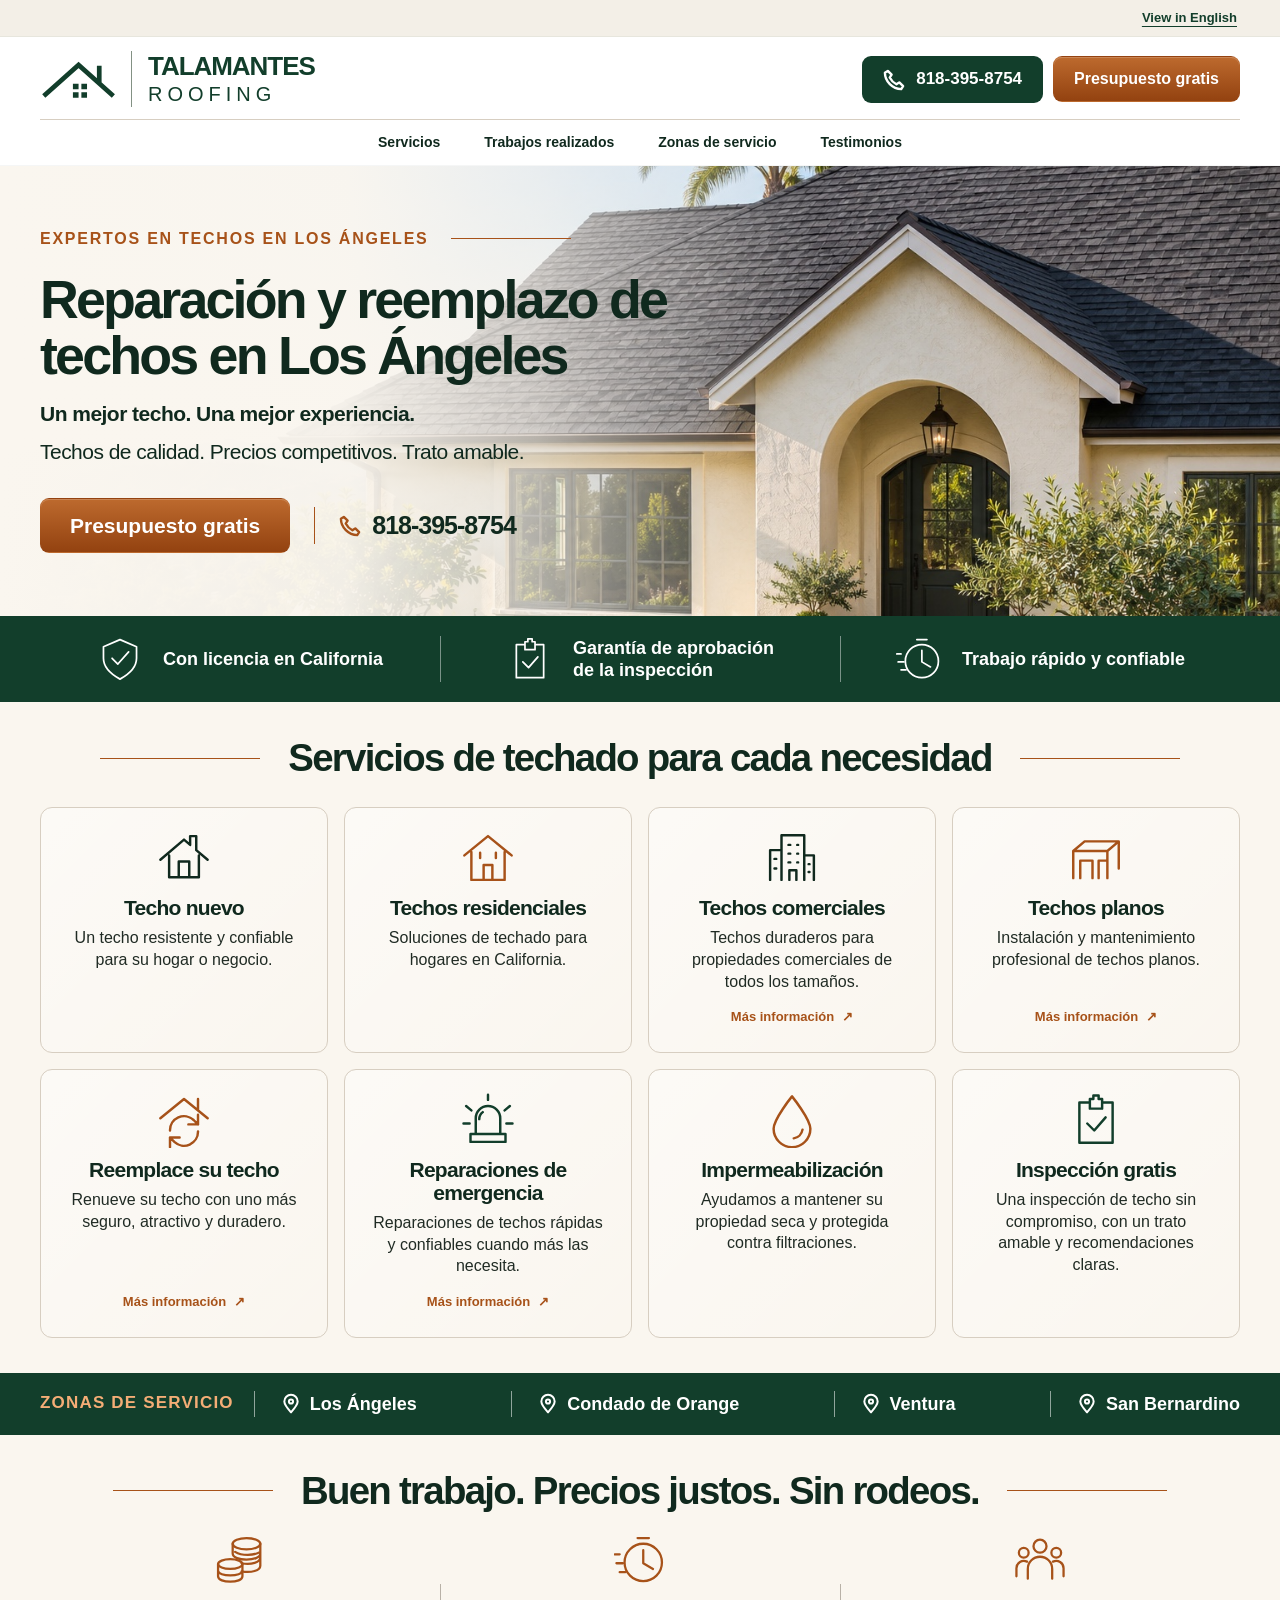
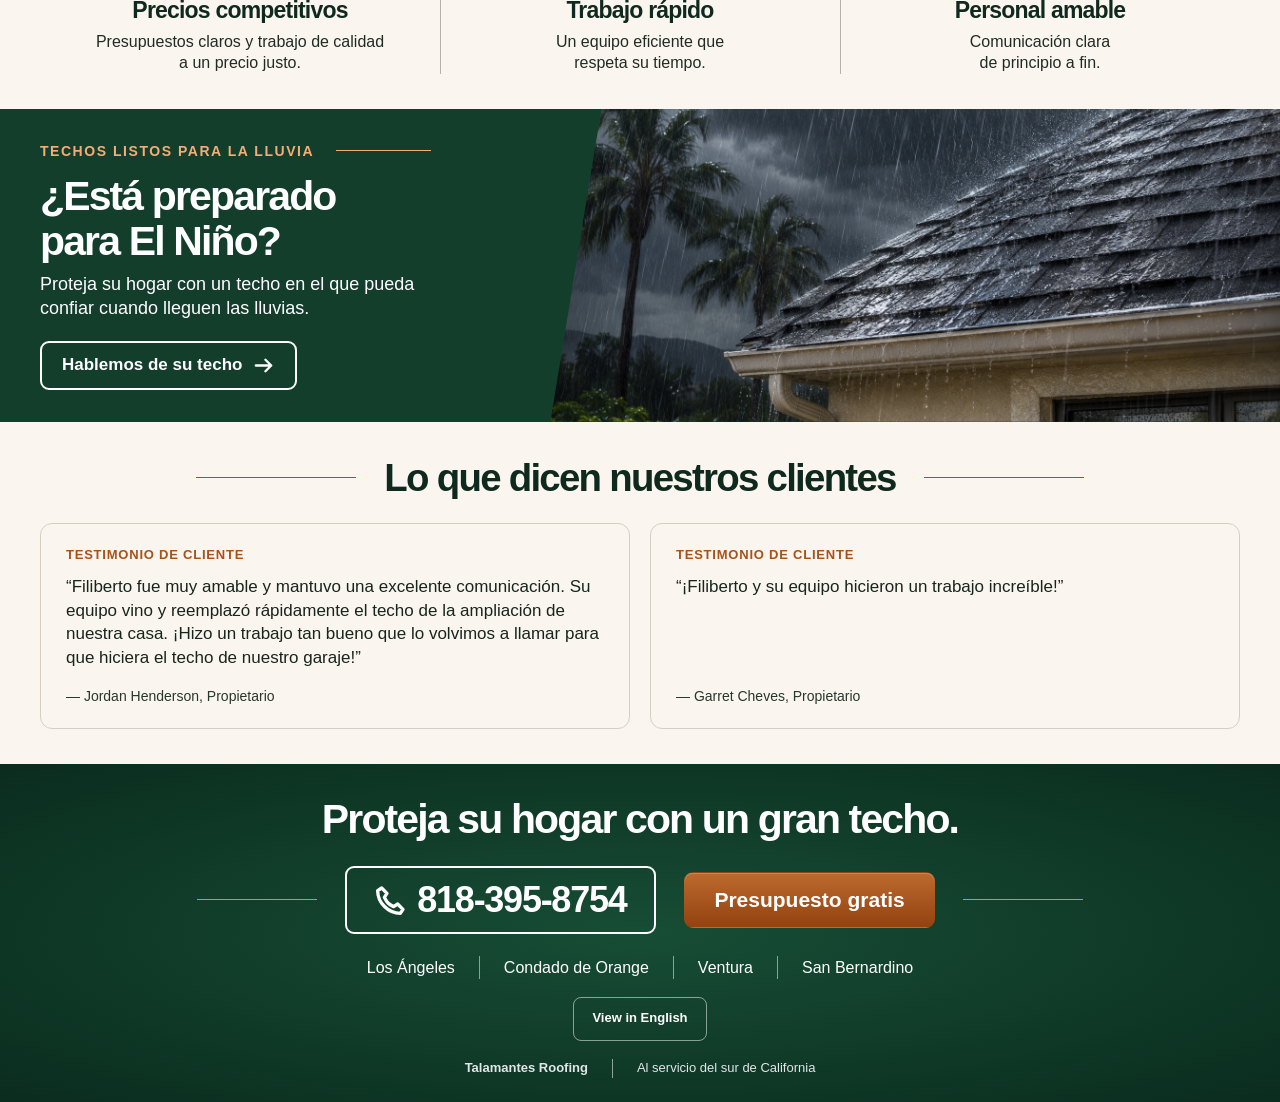
==== commit 7c245bb7: "Correct New Roof icon chimney placement and roofline" ====
--- a/es/index.html
+++ b/es/index.html
@@ -18,7 +18,7 @@
 <body>
   <a class="skip-link" href="#main">Saltar al contenido</a>
   <svg class="icon-definitions" xmlns="http://www.w3.org/2000/svg" aria-hidden="true"><defs>
-    <symbol id="roof" viewbox="0 0 64 64"><path d="M5 34 32 11l27 23M15 29v25h34V29M26 54V36h12v18M46 21V11h7v16"/></symbol>
+    <symbol id="roof" viewbox="0 0 64 64"><path d="M5 34 32 11l7 6V7h7v16l13 11M15 29v25h34V29M26 54V36h12v18"/></symbol>
     <symbol id="home" viewbox="0 0 64 64"><path d="M5 29 32 7l27 22M13 25v32h38V25M27 57V40h10v17M23 26v6m18-6v6"/></symbol>
     <symbol id="building" viewbox="0 0 64 64"><path d="M20 57V6h26v51M7 57V23h13M46 29h11v28M28 17h2m8 0h1M28 27h2m8 0h1M28 37h2m8 0h1M29 57V46h8v11M12 33h2m-2 11h2m37-5h1m-1 9h1"/></symbol>
     <symbol id="flat" viewbox="0 0 64 64"><path d="m6 24 13-11h39L45 24H6v31m0-31h39v31M58 13v31M14 55V35h14v20M35 55V35h10"/></symbol>
